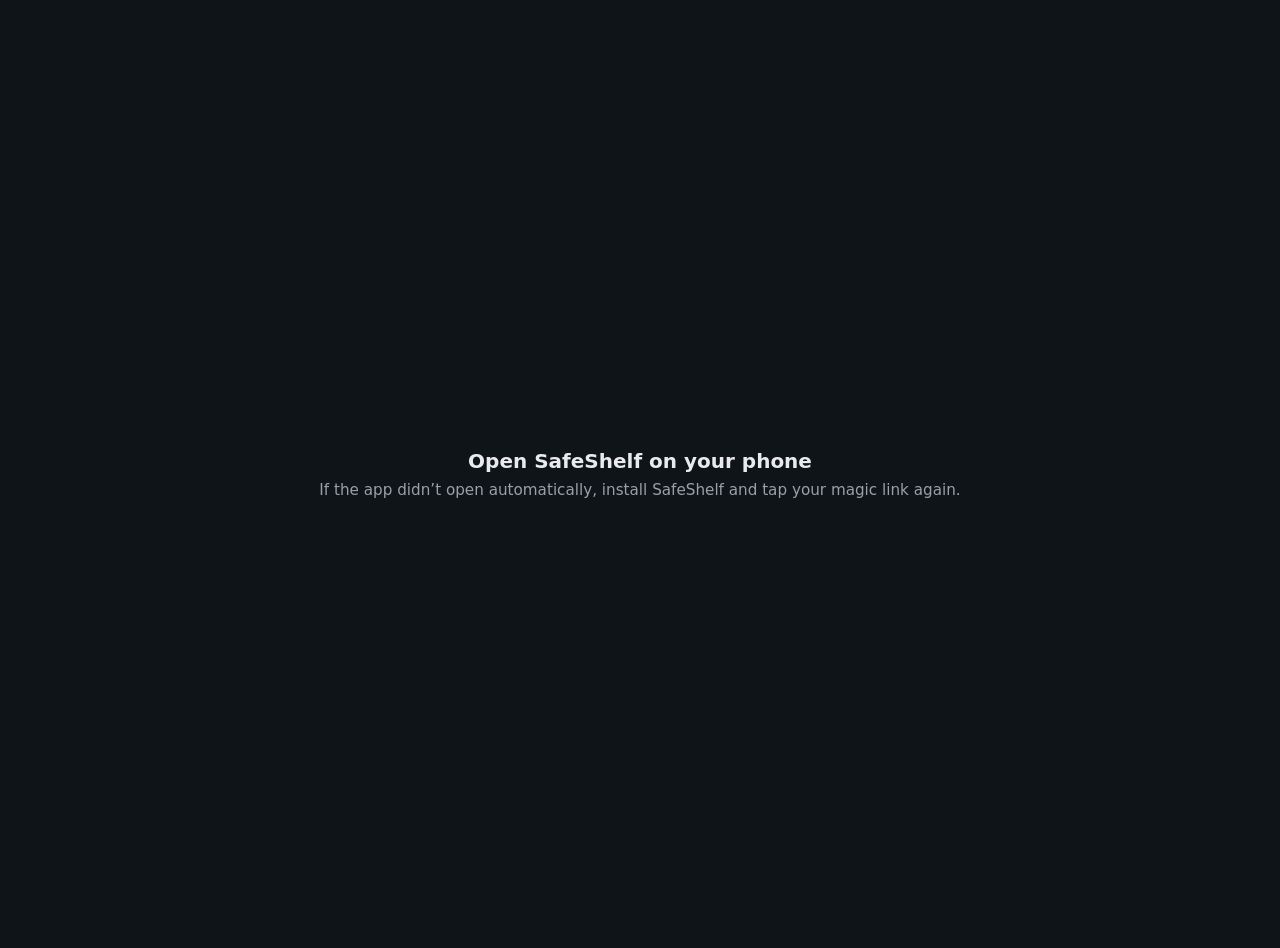
==== auth/verify/index.html @ 2a092a30 "Add Universal/App Links files and GitHub Pages site. Hosts AASA, assetlinks.json, CNAME, and auth ve" ====
<!DOCTYPE html>
<html lang="en">
<head>
  <meta charset="utf-8" />
  <meta name="viewport" content="width=device-width, initial-scale=1" />
  <title>SafeShelf — Verify</title>
  <style>
    body {
      font-family: system-ui, -apple-system, sans-serif;
      margin: 0;
      min-height: 100vh;
      display: flex;
      align-items: center;
      justify-content: center;
      background: #0f1419;
      color: #e8eaed;
      text-align: center;
      padding: 1.5rem;
    }
    h1 { font-size: 1.25rem; font-weight: 600; margin: 0 0 0.5rem; }
    p { margin: 0; color: #9aa0a6; font-size: 0.95rem; }
  </style>
</head>
<body>
  <div>
    <h1>Open SafeShelf on your phone</h1>
    <p>If the app didn’t open automatically, install SafeShelf and tap your magic link again.</p>
  </div>
</body>
</html>
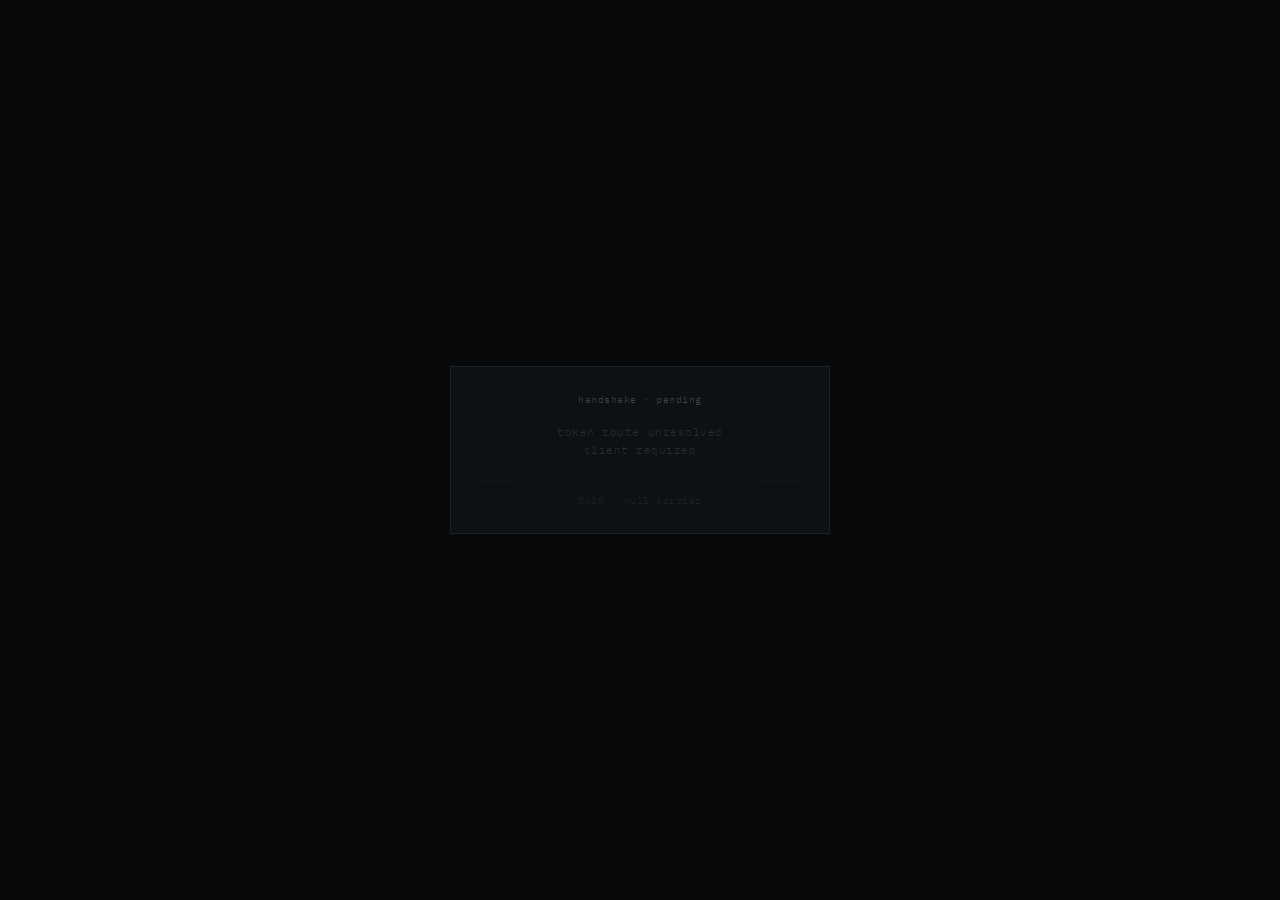
==== commit 1f59b1fb: "Replace public-facing pages with cryptic placeholder design No product or auth references on root or" ====
--- a/auth/verify/index.html
+++ b/auth/verify/index.html
@@ -1,30 +1,83 @@
 <!DOCTYPE html>
 <html lang="en">
-<head>
-  <meta charset="utf-8" />
-  <meta name="viewport" content="width=device-width, initial-scale=1" />
-  <title>SafeShelf — Verify</title>
-  <style>
-    body {
-      font-family: system-ui, -apple-system, sans-serif;
-      margin: 0;
-      min-height: 100vh;
-      display: flex;
-      align-items: center;
-      justify-content: center;
-      background: #0f1419;
-      color: #e8eaed;
-      text-align: center;
-      padding: 1.5rem;
-    }
-    h1 { font-size: 1.25rem; font-weight: 600; margin: 0 0 0.5rem; }
-    p { margin: 0; color: #9aa0a6; font-size: 0.95rem; }
-  </style>
-</head>
-<body>
-  <div>
-    <h1>Open SafeShelf on your phone</h1>
-    <p>If the app didn’t open automatically, install SafeShelf and tap your magic link again.</p>
-  </div>
-</body>
+  <head>
+    <meta charset="utf-8" />
+    <meta name="viewport" content="width=device-width, initial-scale=1" />
+    <title>∅</title>
+    <meta name="robots" content="noindex, nofollow" />
+    <style>
+      @import url('https://fonts.googleapis.com/css2?family=IBM+Plex+Mono:wght@300;400&display=swap');
+
+      :root {
+        --void: #070809;
+        --panel: #0e1114;
+        --line: #1a2128;
+        --ghost: #3d4a56;
+        --pulse: #5a7a6e;
+      }
+
+      * {
+        box-sizing: border-box;
+      }
+
+      html,
+      body {
+        margin: 0;
+        min-height: 100vh;
+        background: var(--void);
+        color: var(--ghost);
+        font-family: 'IBM Plex Mono', ui-monospace, monospace;
+        font-weight: 300;
+        font-size: 13px;
+        letter-spacing: 0.04em;
+      }
+
+      body {
+        display: grid;
+        place-items: center;
+        padding: 2rem;
+      }
+
+      .frame {
+        width: min(380px, 100%);
+        border: 1px solid var(--line);
+        background: var(--panel);
+        padding: 2rem 1.75rem;
+        text-align: center;
+      }
+
+      .sigil {
+        font-size: 10px;
+        color: var(--pulse);
+        opacity: 0.55;
+        margin-bottom: 1.25rem;
+      }
+
+      p {
+        margin: 0;
+        line-height: 1.7;
+        opacity: 0.5;
+        font-size: 11px;
+      }
+
+      .hash {
+        margin-top: 1.5rem;
+        padding-top: 1rem;
+        border-top: 1px solid var(--line);
+        font-size: 10px;
+        opacity: 0.3;
+        word-break: break-all;
+      }
+    </style>
+  </head>
+  <body>
+    <div class="frame">
+      <div class="sigil">handshake · pending</div>
+      <p>
+        token route unresolved<br />
+        client required
+      </p>
+      <div class="hash">0x00 · null carrier</div>
+    </div>
+  </body>
 </html>
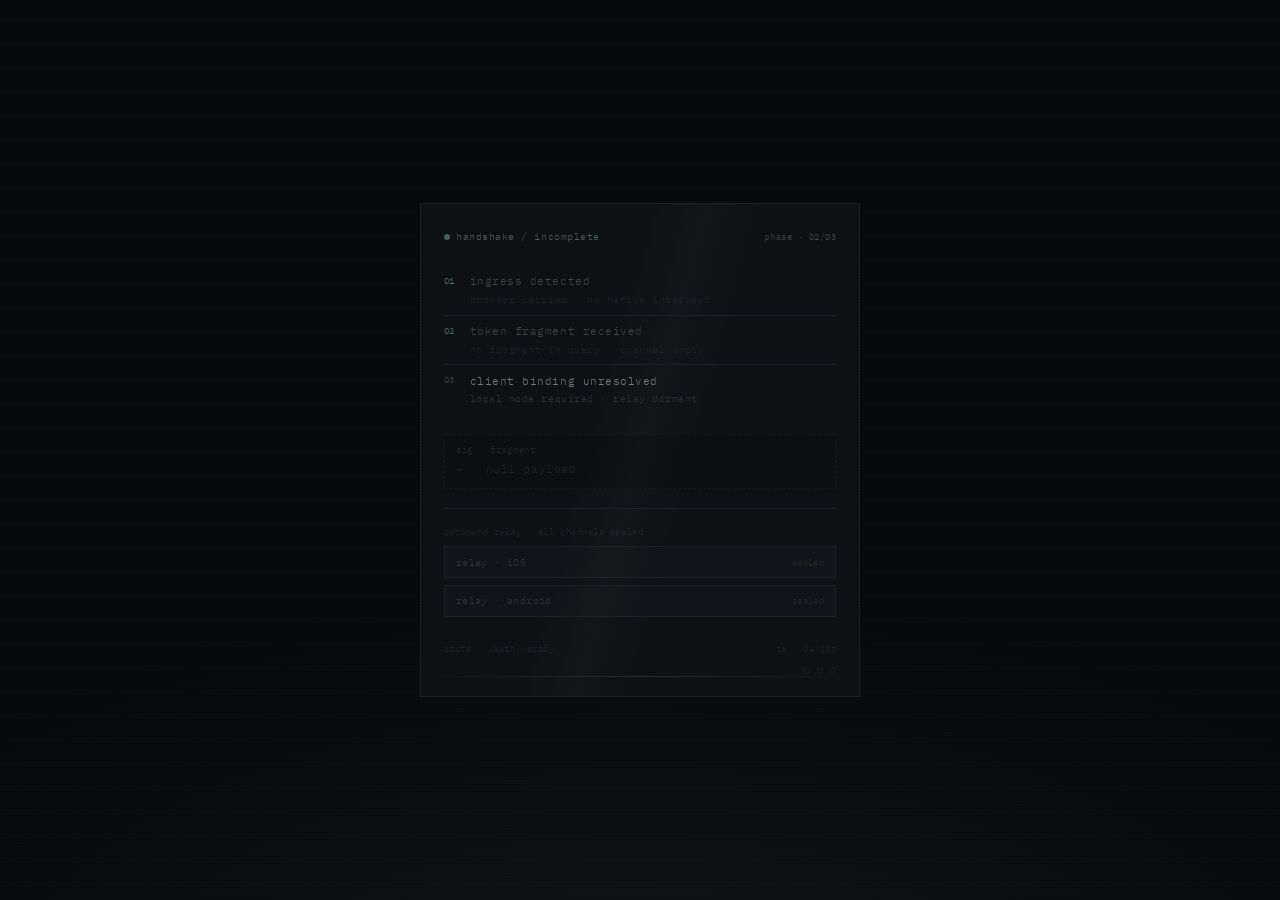
==== commit 4346ad88: "Redesign auth/verify fallback page — cryptic creative layout Co-authored-by: Cursor <cursoragent@cur" ====
--- a/auth/verify/index.html
+++ b/auth/verify/index.html
@@ -14,6 +14,9 @@
         --line: #1a2128;
         --ghost: #3d4a56;
         --pulse: #5a7a6e;
+        --flicker: #8fa89c;
+        --warn: #6a5a4a;
+        --sealed: #2a3238;
       }
 
       * {
@@ -35,49 +38,432 @@
       body {
         display: grid;
         place-items: center;
-        padding: 2rem;
+        padding: 1.5rem;
+        background-image:
+          radial-gradient(ellipse 70% 45% at 50% 110%, rgba(90, 122, 110, 0.1), transparent),
+          repeating-linear-gradient(
+            0deg,
+            transparent,
+            transparent 2px,
+            rgba(255, 255, 255, 0.012) 2px,
+            rgba(255, 255, 255, 0.012) 3px
+          );
       }
 
       .frame {
-        width: min(380px, 100%);
+        width: min(440px, 100%);
         border: 1px solid var(--line);
         background: var(--panel);
-        padding: 2rem 1.75rem;
-        text-align: center;
+        padding: 2rem 1.75rem 1.5rem;
+        position: relative;
+        overflow: hidden;
+      }
+
+      /* scan line */
+      .frame::after {
+        content: '';
+        position: absolute;
+        left: 0;
+        right: 0;
+        height: 1px;
+        background: linear-gradient(
+          90deg,
+          transparent,
+          rgba(143, 168, 156, 0.35),
+          transparent
+        );
+        pointer-events: none;
+        animation: scan 6s linear infinite;
+        opacity: 0.5;
+      }
+
+      @keyframes scan {
+        0% {
+          top: -1px;
+        }
+        100% {
+          top: 100%;
+        }
+      }
+
+      .frame::before {
+        content: '';
+        position: absolute;
+        inset: 0;
+        background: linear-gradient(
+          105deg,
+          transparent 40%,
+          rgba(143, 168, 156, 0.04) 50%,
+          transparent 60%
+        );
+        pointer-events: none;
+        animation: sweep 14s ease-in-out infinite;
+      }
+
+      @keyframes sweep {
+        0%,
+        100% {
+          transform: translateX(-100%);
+        }
+        50% {
+          transform: translateX(100%);
+        }
+      }
+
+      .header {
+        display: flex;
+        align-items: center;
+        justify-content: space-between;
+        gap: 1rem;
+        margin-bottom: 1.75rem;
+        position: relative;
+        z-index: 1;
       }
 
       .sigil {
         font-size: 10px;
         color: var(--pulse);
+        opacity: 0.75;
+        user-select: none;
+        display: flex;
+        align-items: center;
+        gap: 0.5rem;
+      }
+
+      .tick {
+        display: inline-block;
+        width: 6px;
+        height: 6px;
+        border-radius: 50%;
+        background: var(--pulse);
+        flex-shrink: 0;
+        animation: blink 3s step-end infinite;
+      }
+
+      @keyframes blink {
+        0%,
+        88% {
+          opacity: 0.15;
+          box-shadow: none;
+        }
+        89%,
+        100% {
+          opacity: 1;
+          box-shadow: 0 0 6px rgba(90, 122, 110, 0.6);
+        }
+      }
+
+      .phase {
+        font-size: 9px;
+        color: var(--flicker);
+        opacity: 0.35;
+        text-transform: lowercase;
+      }
+
+      /* handshake steps */
+      .steps {
+        position: relative;
+        z-index: 1;
+        margin-bottom: 1.5rem;
+      }
+
+      .step {
+        display: grid;
+        grid-template-columns: 1.25rem 1fr;
+        gap: 0.75rem;
+        padding: 0.55rem 0;
+        border-bottom: 1px solid var(--line);
+        align-items: start;
+      }
+
+      .step:last-child {
+        border-bottom: none;
+      }
+
+      .step-mark {
+        font-size: 9px;
+        color: var(--pulse);
+        opacity: 0.5;
+        padding-top: 0.15rem;
+        user-select: none;
+      }
+
+      .step.done .step-mark {
+        opacity: 0.9;
+      }
+
+      .step.stalled .step-mark {
+        color: var(--warn);
+        opacity: 0.7;
+        animation: stall-pulse 2.5s ease-in-out infinite;
+      }
+
+      @keyframes stall-pulse {
+        0%,
+        100% {
+          opacity: 0.45;
+        }
+        50% {
+          opacity: 0.85;
+        }
+      }
+
+      .step-body {
+        line-height: 1.55;
+      }
+
+      .step-label {
+        font-size: 11px;
+        color: var(--flicker);
         opacity: 0.55;
-        margin-bottom: 1.25rem;
-      }
-
-      p {
-        margin: 0;
-        line-height: 1.7;
+        margin-bottom: 0.15rem;
+      }
+
+      .step.done .step-label {
+        opacity: 0.35;
+      }
+
+      .step.stalled .step-label {
+        opacity: 0.75;
+        color: var(--flicker);
+      }
+
+      .step-detail {
+        font-size: 10px;
+        opacity: 0.4;
+        word-break: break-all;
+      }
+
+      .step.done .step-detail {
+        opacity: 0.25;
+      }
+
+      .step.stalled .step-detail {
+        opacity: 0.55;
+      }
+
+      /* token block */
+      .token-block {
+        margin: 0.5rem 0 1.25rem;
+        padding: 0.75rem 0.85rem;
+        border: 1px dashed var(--line);
+        background: rgba(7, 8, 9, 0.5);
+        position: relative;
+        z-index: 1;
+      }
+
+      .token-block.empty {
+        opacity: 0.45;
+      }
+
+      .token-label {
+        font-size: 9px;
+        color: var(--pulse);
         opacity: 0.5;
+        margin-bottom: 0.4rem;
+        letter-spacing: 0.08em;
+      }
+
+      .token-value {
         font-size: 11px;
-      }
-
-      .hash {
+        color: var(--flicker);
+        opacity: 0.65;
+        word-break: break-all;
+        line-height: 1.6;
+      }
+
+      .token-value.missing {
+        opacity: 0.3;
+        font-style: normal;
+      }
+
+      /* relay buttons */
+      .relay-section {
+        position: relative;
+        z-index: 1;
         margin-top: 1.5rem;
-        padding-top: 1rem;
+        padding-top: 1.25rem;
         border-top: 1px solid var(--line);
+      }
+
+      .relay-heading {
+        font-size: 9px;
+        opacity: 0.3;
+        margin-bottom: 0.75rem;
+        letter-spacing: 0.06em;
+      }
+
+      .relay-grid {
+        display: grid;
+        gap: 0.5rem;
+      }
+
+      .relay-btn {
+        display: flex;
+        align-items: center;
+        justify-content: space-between;
+        width: 100%;
+        padding: 0.65rem 0.85rem;
+        border: 1px solid var(--sealed);
+        background: rgba(42, 50, 56, 0.25);
+        color: var(--ghost);
+        font-family: inherit;
         font-size: 10px;
-        opacity: 0.3;
-        word-break: break-all;
+        font-weight: 300;
+        letter-spacing: 0.04em;
+        cursor: not-allowed;
+        opacity: 0.45;
+        text-align: left;
+        transition: none;
+      }
+
+      .relay-btn:focus-visible {
+        outline: 1px solid var(--pulse);
+        outline-offset: 2px;
+      }
+
+      .relay-btn .platform {
+        color: var(--flicker);
+        opacity: 0.5;
+      }
+
+      .relay-btn .status {
+        font-size: 9px;
+        color: var(--warn);
+        opacity: 0.6;
+      }
+
+      .footer-row {
+        display: flex;
+        justify-content: space-between;
+        gap: 1rem;
+        margin-top: 1.25rem;
+        padding-top: 0.75rem;
+        font-size: 9px;
+        opacity: 0.28;
+        position: relative;
+        z-index: 1;
+      }
+
+      .cipher {
+        color: var(--flicker);
+        opacity: 0.2;
+        font-size: 10px;
+        margin-top: 0.75rem;
+        text-align: right;
+        position: relative;
+        z-index: 1;
+        user-select: none;
+      }
+
+      @media (max-width: 380px) {
+        .frame {
+          padding: 1.5rem 1.25rem 1.25rem;
+        }
+
+        .header {
+          flex-direction: column;
+          align-items: flex-start;
+          gap: 0.35rem;
+        }
       }
     </style>
   </head>
   <body>
     <div class="frame">
-      <div class="sigil">handshake · pending</div>
-      <p>
-        token route unresolved<br />
-        client required
-      </p>
-      <div class="hash">0x00 · null carrier</div>
+      <div class="header">
+        <div class="sigil"><span class="tick" aria-hidden="true"></span>handshake / incomplete</div>
+        <span class="phase">phase · 02/03</span>
+      </div>
+
+      <div class="steps" aria-label="handshake sequence">
+        <div class="step done">
+          <span class="step-mark" aria-hidden="true">01</span>
+          <div class="step-body">
+            <div class="step-label">ingress detected</div>
+            <div class="step-detail">browser carrier · no native intercept</div>
+          </div>
+        </div>
+        <div class="step done">
+          <span class="step-mark" aria-hidden="true">02</span>
+          <div class="step-body">
+            <div class="step-label">token fragment received</div>
+            <div class="step-detail" id="token-detail">awaiting parse · · ·</div>
+          </div>
+        </div>
+        <div class="step stalled">
+          <span class="step-mark" aria-hidden="true">03</span>
+          <div class="step-body">
+            <div class="step-label">client binding unresolved</div>
+            <div class="step-detail">local node required · relay dormant</div>
+          </div>
+        </div>
+      </div>
+
+      <div class="token-block" id="token-block">
+        <div class="token-label">sig · fragment</div>
+        <div class="token-value" id="token-display">— · null payload</div>
+      </div>
+
+      <div class="relay-section">
+        <div class="relay-heading">outbound relay · all channels sealed</div>
+        <div class="relay-grid">
+          <button type="button" class="relay-btn" disabled aria-disabled="true">
+            <span class="platform">relay · iOS</span>
+            <span class="status">sealed</span>
+          </button>
+          <button type="button" class="relay-btn" disabled aria-disabled="true">
+            <span class="platform">relay · android</span>
+            <span class="status">sealed</span>
+          </button>
+        </div>
+      </div>
+
+      <div class="footer-row">
+        <span>route · /auth/verify</span>
+        <span id="ts-foot">ts · —</span>
+      </div>
+
+      <div class="cipher" aria-hidden="true">◌ ◌ ◌</div>
     </div>
+
+    <script>
+      (function () {
+        var params = new URLSearchParams(window.location.search);
+        var token = params.get('token');
+        var display = document.getElementById('token-display');
+        var detail = document.getElementById('token-detail');
+        var block = document.getElementById('token-block');
+        var tsFoot = document.getElementById('ts-foot');
+
+        function mask(value) {
+          if (!value || value.length < 8) return value || '— · null payload';
+          return value.slice(0, 4) + '·' + '··'.repeat(3) + '·' + value.slice(-4);
+        }
+
+        if (token) {
+          display.textContent = mask(token);
+          display.classList.remove('missing');
+          detail.textContent = 'length · ' + token.length + ' · checksum withheld';
+          block.classList.remove('empty');
+        } else {
+          display.textContent = '— · null payload';
+          display.classList.add('missing');
+          detail.textContent = 'no fragment in query · channel empty';
+          block.classList.add('empty');
+        }
+
+        var now = new Date();
+        var pad = function (n) {
+          return n < 10 ? '0' + n : String(n);
+        };
+        tsFoot.textContent =
+          'ts · ' +
+          pad(now.getUTCHours()) +
+          ':' +
+          pad(now.getUTCMinutes()) +
+          'z';
+      })();
+    </script>
   </body>
 </html>
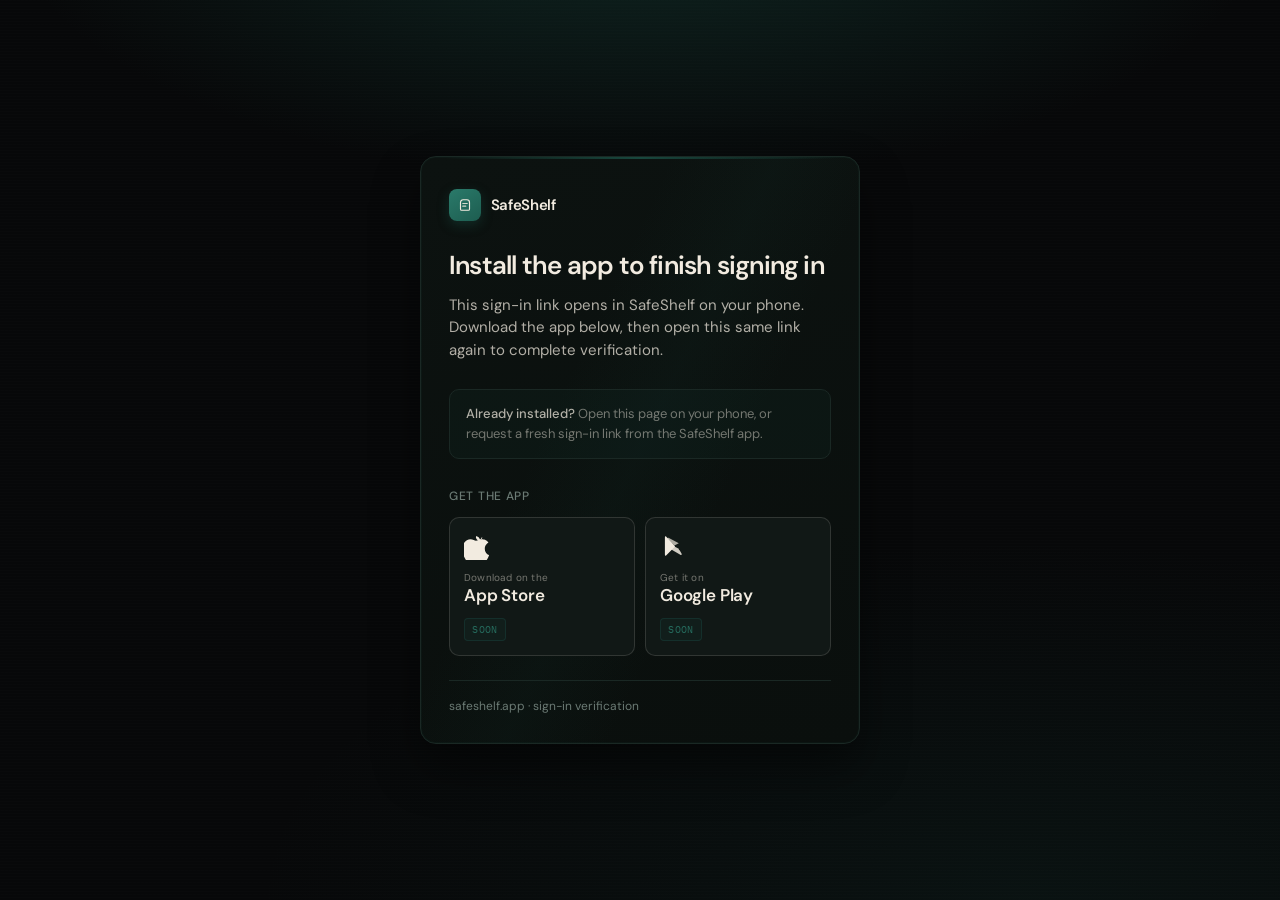
==== commit 7abbe4c2: "Redesign verify page with App Store and Play download CTAs Co-authored-by: Cursor <cursoragent@curso" ====
--- a/auth/verify/index.html
+++ b/auth/verify/index.html
@@ -3,20 +3,24 @@
   <head>
     <meta charset="utf-8" />
     <meta name="viewport" content="width=device-width, initial-scale=1" />
-    <title>∅</title>
+    <title>Sign in · SafeShelf</title>
     <meta name="robots" content="noindex, nofollow" />
     <style>
-      @import url('https://fonts.googleapis.com/css2?family=IBM+Plex+Mono:wght@300;400&display=swap');
+      @import url('https://fonts.googleapis.com/css2?family=DM+Sans:ital,opsz,wght@0,9..40,400;0,9..40,500;0,9..40,600;1,9..40,400&family=IBM+Plex+Mono:wght@400&display=swap');
 
       :root {
         --void: #070809;
-        --panel: #0e1114;
-        --line: #1a2128;
-        --ghost: #3d4a56;
-        --pulse: #5a7a6e;
-        --flicker: #8fa89c;
-        --warn: #6a5a4a;
-        --sealed: #2a3238;
+        --panel: #0c1210;
+        --line: #1a2824;
+        --forest: #1d5d50;
+        --forest-bright: #2a7a6a;
+        --forest-glow: rgba(29, 93, 80, 0.35);
+        --cream: #f2ebe0;
+        --cream-muted: rgba(242, 235, 224, 0.72);
+        --cream-dim: rgba(242, 235, 224, 0.45);
+        --ghost: #6b7a74;
+        --badge-bg: #111816;
+        --badge-border: rgba(242, 235, 224, 0.14);
       }
 
       * {
@@ -28,441 +32,460 @@
         margin: 0;
         min-height: 100vh;
         background: var(--void);
-        color: var(--ghost);
-        font-family: 'IBM Plex Mono', ui-monospace, monospace;
-        font-weight: 300;
-        font-size: 13px;
-        letter-spacing: 0.04em;
+        color: var(--cream-muted);
+        font-family: 'DM Sans', system-ui, sans-serif;
+        font-size: 16px;
+        line-height: 1.5;
+        -webkit-font-smoothing: antialiased;
       }
 
       body {
         display: grid;
         place-items: center;
-        padding: 1.5rem;
+        padding: 1.25rem;
         background-image:
-          radial-gradient(ellipse 70% 45% at 50% 110%, rgba(90, 122, 110, 0.1), transparent),
+          radial-gradient(ellipse 90% 55% at 50% -10%, var(--forest-glow), transparent 55%),
+          radial-gradient(ellipse 60% 40% at 80% 100%, rgba(29, 93, 80, 0.12), transparent),
           repeating-linear-gradient(
             0deg,
             transparent,
             transparent 2px,
-            rgba(255, 255, 255, 0.012) 2px,
-            rgba(255, 255, 255, 0.012) 3px
+            rgba(255, 255, 255, 0.008) 2px,
+            rgba(255, 255, 255, 0.008) 3px
           );
       }
 
-      .frame {
+      .card {
         width: min(440px, 100%);
         border: 1px solid var(--line);
-        background: var(--panel);
-        padding: 2rem 1.75rem 1.5rem;
+        border-radius: 16px;
+        background: linear-gradient(165deg, var(--panel) 0%, #0a0f0d 100%);
+        padding: 2rem 1.75rem 1.75rem;
         position: relative;
         overflow: hidden;
-      }
-
-      /* scan line */
-      .frame::after {
-        content: '';
-        position: absolute;
-        left: 0;
-        right: 0;
-        height: 1px;
-        background: linear-gradient(
-          90deg,
-          transparent,
-          rgba(143, 168, 156, 0.35),
-          transparent
-        );
-        pointer-events: none;
-        animation: scan 6s linear infinite;
-        opacity: 0.5;
-      }
-
-      @keyframes scan {
-        0% {
-          top: -1px;
-        }
-        100% {
-          top: 100%;
-        }
-      }
-
-      .frame::before {
+        box-shadow:
+          0 0 0 1px rgba(29, 93, 80, 0.08) inset,
+          0 24px 48px rgba(0, 0, 0, 0.45);
+      }
+
+      .card::before {
         content: '';
         position: absolute;
         inset: 0;
         background: linear-gradient(
-          105deg,
-          transparent 40%,
-          rgba(143, 168, 156, 0.04) 50%,
-          transparent 60%
+          115deg,
+          transparent 35%,
+          rgba(29, 93, 80, 0.06) 50%,
+          transparent 65%
         );
         pointer-events: none;
-        animation: sweep 14s ease-in-out infinite;
+        animation: sweep 16s ease-in-out infinite;
       }
 
       @keyframes sweep {
         0%,
         100% {
-          transform: translateX(-100%);
+          transform: translateX(-120%);
         }
         50% {
-          transform: translateX(100%);
-        }
-      }
-
-      .header {
+          transform: translateX(120%);
+        }
+      }
+
+      .card::after {
+        content: '';
+        position: absolute;
+        top: 0;
+        left: 1.5rem;
+        right: 1.5rem;
+        height: 2px;
+        border-radius: 0 0 2px 2px;
+        background: linear-gradient(90deg, transparent, var(--forest), transparent);
+        opacity: 0.7;
+      }
+
+      .brand {
         display: flex;
         align-items: center;
-        justify-content: space-between;
-        gap: 1rem;
+        gap: 0.6rem;
         margin-bottom: 1.75rem;
         position: relative;
         z-index: 1;
       }
 
-      .sigil {
-        font-size: 10px;
-        color: var(--pulse);
-        opacity: 0.75;
-        user-select: none;
+      .brand-mark {
+        width: 32px;
+        height: 32px;
+        border-radius: 8px;
+        background: linear-gradient(145deg, var(--forest-bright), var(--forest));
+        display: grid;
+        place-items: center;
+        flex-shrink: 0;
+        box-shadow: 0 4px 12px rgba(29, 93, 80, 0.35);
+      }
+
+      .brand-mark svg {
+        width: 18px;
+        height: 18px;
+      }
+
+      .brand-name {
+        font-size: 0.9375rem;
+        font-weight: 600;
+        letter-spacing: -0.02em;
+        color: var(--cream);
+      }
+
+      .content {
+        position: relative;
+        z-index: 1;
+      }
+
+      h1 {
+        margin: 0 0 0.75rem;
+        font-size: clamp(1.375rem, 4.5vw, 1.625rem);
+        font-weight: 600;
+        letter-spacing: -0.03em;
+        line-height: 1.25;
+        color: var(--cream);
+      }
+
+      .lede {
+        margin: 0 0 1.75rem;
+        font-size: 0.9375rem;
+        color: var(--cream-muted);
+        max-width: 36ch;
+      }
+
+      .steps-hint {
+        margin: 0 0 1.75rem;
+        padding: 0.875rem 1rem;
+        border-radius: 10px;
+        border: 1px solid var(--line);
+        background: rgba(29, 93, 80, 0.08);
+        font-size: 0.8125rem;
+        color: var(--cream-dim);
+        line-height: 1.55;
+      }
+
+      .steps-hint strong {
+        color: var(--cream-muted);
+        font-weight: 500;
+      }
+
+      .store-section {
+        margin-bottom: 1.5rem;
+      }
+
+      .store-label {
+        margin: 0 0 0.75rem;
+        font-size: 0.75rem;
+        font-weight: 500;
+        letter-spacing: 0.06em;
+        text-transform: uppercase;
+        color: var(--ghost);
+      }
+
+      .store-grid {
+        display: grid;
+        gap: 0.625rem;
+      }
+
+      /* Store URLs pending — swap href when App Store & Play listings go live */
+      .store-btn {
         display: flex;
         align-items: center;
-        gap: 0.5rem;
-      }
-
-      .tick {
-        display: inline-block;
-        width: 6px;
-        height: 6px;
-        border-radius: 50%;
-        background: var(--pulse);
+        gap: 0.75rem;
+        width: 100%;
+        min-height: 52px;
+        padding: 0.625rem 1rem;
+        border-radius: 10px;
+        border: 1px solid var(--badge-border);
+        background: var(--badge-bg);
+        color: var(--cream);
+        text-decoration: none;
+        transition:
+          border-color 0.2s ease,
+          background 0.2s ease,
+          transform 0.15s ease;
+      }
+
+      .store-btn:hover,
+      .store-btn:focus-visible {
+        border-color: rgba(29, 93, 80, 0.55);
+        background: #141c19;
+        transform: translateY(-1px);
+        outline: none;
+      }
+
+      .store-btn[data-store='pending'] {
+        cursor: default;
+      }
+
+      .store-btn[data-store='pending']:active {
+        transform: none;
+      }
+
+      .store-icon {
         flex-shrink: 0;
-        animation: blink 3s step-end infinite;
-      }
-
-      @keyframes blink {
-        0%,
-        88% {
-          opacity: 0.15;
-          box-shadow: none;
-        }
-        89%,
-        100% {
-          opacity: 1;
-          box-shadow: 0 0 6px rgba(90, 122, 110, 0.6);
-        }
-      }
-
-      .phase {
-        font-size: 9px;
-        color: var(--flicker);
-        opacity: 0.35;
-        text-transform: lowercase;
-      }
-
-      /* handshake steps */
-      .steps {
+        width: 28px;
+        height: 28px;
+        display: grid;
+        place-items: center;
+      }
+
+      .store-icon svg {
+        display: block;
+        width: 100%;
+        height: 100%;
+      }
+
+      .store-copy {
+        display: flex;
+        flex-direction: column;
+        align-items: flex-start;
+        gap: 0.05rem;
+        min-width: 0;
+      }
+
+      .store-kicker {
+        font-size: 0.625rem;
+        font-weight: 400;
+        letter-spacing: 0.02em;
+        color: var(--cream-dim);
+        line-height: 1.2;
+      }
+
+      .store-name {
+        font-size: 1.0625rem;
+        font-weight: 600;
+        letter-spacing: -0.01em;
+        line-height: 1.2;
+        color: var(--cream);
+      }
+
+      .store-badge {
+        margin-left: auto;
+        flex-shrink: 0;
+        font-family: 'IBM Plex Mono', ui-monospace, monospace;
+        font-size: 0.625rem;
+        letter-spacing: 0.04em;
+        text-transform: uppercase;
+        color: var(--forest-bright);
+        opacity: 0.85;
+        padding: 0.2rem 0.45rem;
+        border-radius: 4px;
+        border: 1px solid rgba(29, 93, 80, 0.35);
+        background: rgba(29, 93, 80, 0.12);
+      }
+
+      .token-panel {
+        margin-top: 1.5rem;
+        padding: 0.875rem 1rem;
+        border-radius: 10px;
+        border: 1px dashed var(--line);
+        background: rgba(7, 8, 9, 0.55);
+      }
+
+      .token-panel.hidden {
+        display: none;
+      }
+
+      .token-panel.empty {
+        opacity: 0.55;
+      }
+
+      .token-label {
+        margin: 0 0 0.35rem;
+        font-family: 'IBM Plex Mono', ui-monospace, monospace;
+        font-size: 0.6875rem;
+        letter-spacing: 0.06em;
+        text-transform: uppercase;
+        color: var(--ghost);
+      }
+
+      .token-value {
+        margin: 0;
+        font-family: 'IBM Plex Mono', ui-monospace, monospace;
+        font-size: 0.8125rem;
+        color: var(--cream-muted);
+        word-break: break-all;
+        line-height: 1.6;
+      }
+
+      .footer {
+        margin-top: 1.5rem;
+        padding-top: 1rem;
+        border-top: 1px solid var(--line);
+        font-size: 0.75rem;
+        color: var(--ghost);
         position: relative;
         z-index: 1;
-        margin-bottom: 1.5rem;
-      }
-
-      .step {
-        display: grid;
-        grid-template-columns: 1.25rem 1fr;
-        gap: 0.75rem;
-        padding: 0.55rem 0;
-        border-bottom: 1px solid var(--line);
-        align-items: start;
-      }
-
-      .step:last-child {
-        border-bottom: none;
-      }
-
-      .step-mark {
-        font-size: 9px;
-        color: var(--pulse);
-        opacity: 0.5;
-        padding-top: 0.15rem;
-        user-select: none;
-      }
-
-      .step.done .step-mark {
-        opacity: 0.9;
-      }
-
-      .step.stalled .step-mark {
-        color: var(--warn);
-        opacity: 0.7;
-        animation: stall-pulse 2.5s ease-in-out infinite;
-      }
-
-      @keyframes stall-pulse {
-        0%,
-        100% {
-          opacity: 0.45;
-        }
-        50% {
-          opacity: 0.85;
-        }
-      }
-
-      .step-body {
-        line-height: 1.55;
-      }
-
-      .step-label {
-        font-size: 11px;
-        color: var(--flicker);
-        opacity: 0.55;
-        margin-bottom: 0.15rem;
-      }
-
-      .step.done .step-label {
-        opacity: 0.35;
-      }
-
-      .step.stalled .step-label {
-        opacity: 0.75;
-        color: var(--flicker);
-      }
-
-      .step-detail {
-        font-size: 10px;
-        opacity: 0.4;
-        word-break: break-all;
-      }
-
-      .step.done .step-detail {
-        opacity: 0.25;
-      }
-
-      .step.stalled .step-detail {
-        opacity: 0.55;
-      }
-
-      /* token block */
-      .token-block {
-        margin: 0.5rem 0 1.25rem;
-        padding: 0.75rem 0.85rem;
-        border: 1px dashed var(--line);
-        background: rgba(7, 8, 9, 0.5);
-        position: relative;
-        z-index: 1;
-      }
-
-      .token-block.empty {
-        opacity: 0.45;
-      }
-
-      .token-label {
-        font-size: 9px;
-        color: var(--pulse);
-        opacity: 0.5;
-        margin-bottom: 0.4rem;
-        letter-spacing: 0.08em;
-      }
-
-      .token-value {
-        font-size: 11px;
-        color: var(--flicker);
-        opacity: 0.65;
-        word-break: break-all;
-        line-height: 1.6;
-      }
-
-      .token-value.missing {
-        opacity: 0.3;
-        font-style: normal;
-      }
-
-      /* relay buttons */
-      .relay-section {
-        position: relative;
-        z-index: 1;
-        margin-top: 1.5rem;
-        padding-top: 1.25rem;
-        border-top: 1px solid var(--line);
-      }
-
-      .relay-heading {
-        font-size: 9px;
-        opacity: 0.3;
-        margin-bottom: 0.75rem;
-        letter-spacing: 0.06em;
-      }
-
-      .relay-grid {
-        display: grid;
-        gap: 0.5rem;
-      }
-
-      .relay-btn {
-        display: flex;
-        align-items: center;
-        justify-content: space-between;
-        width: 100%;
-        padding: 0.65rem 0.85rem;
-        border: 1px solid var(--sealed);
-        background: rgba(42, 50, 56, 0.25);
-        color: var(--ghost);
-        font-family: inherit;
-        font-size: 10px;
-        font-weight: 300;
-        letter-spacing: 0.04em;
-        cursor: not-allowed;
-        opacity: 0.45;
-        text-align: left;
-        transition: none;
-      }
-
-      .relay-btn:focus-visible {
-        outline: 1px solid var(--pulse);
-        outline-offset: 2px;
-      }
-
-      .relay-btn .platform {
-        color: var(--flicker);
-        opacity: 0.5;
-      }
-
-      .relay-btn .status {
-        font-size: 9px;
-        color: var(--warn);
-        opacity: 0.6;
-      }
-
-      .footer-row {
-        display: flex;
-        justify-content: space-between;
-        gap: 1rem;
-        margin-top: 1.25rem;
-        padding-top: 0.75rem;
-        font-size: 9px;
-        opacity: 0.28;
-        position: relative;
-        z-index: 1;
-      }
-
-      .cipher {
-        color: var(--flicker);
-        opacity: 0.2;
-        font-size: 10px;
-        margin-top: 0.75rem;
-        text-align: right;
-        position: relative;
-        z-index: 1;
-        user-select: none;
-      }
-
-      @media (max-width: 380px) {
-        .frame {
-          padding: 1.5rem 1.25rem 1.25rem;
-        }
-
-        .header {
+      }
+
+      @media (min-width: 400px) {
+        .store-grid {
+          grid-template-columns: 1fr 1fr;
+        }
+
+        .store-btn {
           flex-direction: column;
           align-items: flex-start;
-          gap: 0.35rem;
+          min-height: 88px;
+          padding: 0.875rem;
+        }
+
+        .store-badge {
+          margin-left: 0;
+          margin-top: auto;
+          align-self: flex-start;
+        }
+      }
+
+      @media (max-width: 399px) {
+        .card {
+          padding: 1.5rem 1.25rem 1.375rem;
+          border-radius: 14px;
         }
       }
     </style>
   </head>
   <body>
-    <div class="frame">
-      <div class="header">
-        <div class="sigil"><span class="tick" aria-hidden="true"></span>handshake / incomplete</div>
-        <span class="phase">phase · 02/03</span>
+    <main class="card">
+      <header class="brand">
+        <div class="brand-mark" aria-hidden="true">
+          <svg viewBox="0 0 24 24" fill="none" xmlns="http://www.w3.org/2000/svg">
+            <path
+              d="M6 8.5C6 6.567 7.567 5 9.5 5h5C16.433 5 18 6.567 18 8.5v9c0 .828-.672 1.5-1.5 1.5h-9A1.5 1.5 0 0 1 6 17.5v-9Z"
+              stroke="#f2ebe0"
+              stroke-width="1.5"
+            />
+            <path
+              d="M9 10h6M9 13.5h4"
+              stroke="#f2ebe0"
+              stroke-width="1.5"
+              stroke-linecap="round"
+              opacity="0.85"
+            />
+          </svg>
+        </div>
+        <span class="brand-name">SafeShelf</span>
+      </header>
+
+      <div class="content">
+        <h1>Install the app to finish signing in</h1>
+        <p class="lede">
+          This sign-in link opens in SafeShelf on your phone. Download the app below, then open this
+          same link again to complete verification.
+        </p>
+
+        <p class="steps-hint">
+          <strong>Already installed?</strong> Open this page on your phone, or request a fresh sign-in
+          link from the SafeShelf app.
+        </p>
+
+        <section class="store-section" aria-label="Download SafeShelf">
+          <p class="store-label">Get the app</p>
+          <div class="store-grid">
+            <!-- Store URLs pending — replace href="#" with live App Store URL when iOS app ships -->
+            <a
+              class="store-btn"
+              href="#"
+              data-store="pending"
+              aria-label="Download SafeShelf on the App Store (coming soon)"
+            >
+              <span class="store-icon" aria-hidden="true">
+                <svg viewBox="0 0 28 28" fill="none" xmlns="http://www.w3.org/2000/svg">
+                  <path
+                    d="M18.2 4.8c.3 2.2-1.3 3.3-2.4 3.6-1 .3-2.2-.1-2.9-.9-.7-.8-1.2-2.1-.9-3.3 1-.1 2.2.5 2.8 1.3.6.8 1.1 1.8 1.4 2.3Z"
+                    fill="#f2ebe0"
+                  />
+                  <path
+                    d="M18.5 7.2c-2.8-.2-5.2 1.6-6.5 1.6-1.3 0-3.3-1.5-5.4-1.5-2.8 0-5.3 1.6-6.8 4.1-2.9 5-.8 12.4 2.1 16.5 1.4 2 3 4.2 5.2 4.1 2.1-.1 2.9-1.3 5.4-1.3 2.6 0 3.2 1.3 5.4 1.2 2.2-.1 3.6-2 5-4.1 1.6-2.3 2.2-4.6 2.2-4.7-.1 0-4.3-1.6-4.3-6.4 0-4.1 3.4-6 3.6-6.2-2-2.8-5-3.1-6.1-3.2Z"
+                    fill="#f2ebe0"
+                  />
+                </svg>
+              </span>
+              <span class="store-copy">
+                <span class="store-kicker">Download on the</span>
+                <span class="store-name">App Store</span>
+              </span>
+              <span class="store-badge">Soon</span>
+            </a>
+
+            <!-- Store URLs pending — replace href="#" with live Google Play URL when Android app ships -->
+            <a
+              class="store-btn"
+              href="#"
+              data-store="pending"
+              aria-label="Get SafeShelf on Google Play (coming soon)"
+            >
+              <span class="store-icon" aria-hidden="true">
+                <svg viewBox="0 0 28 28" fill="none" xmlns="http://www.w3.org/2000/svg">
+                  <path
+                    d="M5.5 4.2c-.4.3-.6.8-.6 1.4v16.8c0 .6.2 1.1.6 1.4l.1.1 9.4-9.4v-.2L5.6 4.1l-.1.1Z"
+                    fill="#f2ebe0"
+                  />
+                  <path
+                    d="M18.8 16.8 14.4 14.4l-4.4 2.4 10.3 5.9c.7.4 1.3.1 1.6-.5l-2.1-3.6-.9-.8Z"
+                    fill="#f2ebe0"
+                    opacity="0.85"
+                  />
+                  <path
+                    d="m14.4 13.6 4.4-2.4L8.5 5.8c-.6-.3-1.2 0-1.6.5l7.5 7.3Z"
+                    fill="#f2ebe0"
+                    opacity="0.7"
+                  />
+                  <path
+                    d="M14.4 14.4v-.2l-4.4-2.4-2.1 2.1 4.4 2.4 2.1-2.1Z"
+                    fill="#f2ebe0"
+                    opacity="0.55"
+                  />
+                </svg>
+              </span>
+              <span class="store-copy">
+                <span class="store-kicker">Get it on</span>
+                <span class="store-name">Google Play</span>
+              </span>
+              <span class="store-badge">Soon</span>
+            </a>
+          </div>
+        </section>
+
+        <aside class="token-panel hidden" id="token-panel" aria-live="polite">
+          <p class="token-label">Sign-in link detected</p>
+          <p class="token-value" id="token-display"></p>
+        </aside>
       </div>
 
-      <div class="steps" aria-label="handshake sequence">
-        <div class="step done">
-          <span class="step-mark" aria-hidden="true">01</span>
-          <div class="step-body">
-            <div class="step-label">ingress detected</div>
-            <div class="step-detail">browser carrier · no native intercept</div>
-          </div>
-        </div>
-        <div class="step done">
-          <span class="step-mark" aria-hidden="true">02</span>
-          <div class="step-body">
-            <div class="step-label">token fragment received</div>
-            <div class="step-detail" id="token-detail">awaiting parse · · ·</div>
-          </div>
-        </div>
-        <div class="step stalled">
-          <span class="step-mark" aria-hidden="true">03</span>
-          <div class="step-body">
-            <div class="step-label">client binding unresolved</div>
-            <div class="step-detail">local node required · relay dormant</div>
-          </div>
-        </div>
-      </div>
-
-      <div class="token-block" id="token-block">
-        <div class="token-label">sig · fragment</div>
-        <div class="token-value" id="token-display">— · null payload</div>
-      </div>
-
-      <div class="relay-section">
-        <div class="relay-heading">outbound relay · all channels sealed</div>
-        <div class="relay-grid">
-          <button type="button" class="relay-btn" disabled aria-disabled="true">
-            <span class="platform">relay · iOS</span>
-            <span class="status">sealed</span>
-          </button>
-          <button type="button" class="relay-btn" disabled aria-disabled="true">
-            <span class="platform">relay · android</span>
-            <span class="status">sealed</span>
-          </button>
-        </div>
-      </div>
-
-      <div class="footer-row">
-        <span>route · /auth/verify</span>
-        <span id="ts-foot">ts · —</span>
-      </div>
-
-      <div class="cipher" aria-hidden="true">◌ ◌ ◌</div>
-    </div>
+      <footer class="footer">safeshelf.app · sign-in verification</footer>
+    </main>
 
     <script>
       (function () {
         var params = new URLSearchParams(window.location.search);
         var token = params.get('token');
+        var panel = document.getElementById('token-panel');
         var display = document.getElementById('token-display');
-        var detail = document.getElementById('token-detail');
-        var block = document.getElementById('token-block');
-        var tsFoot = document.getElementById('ts-foot');
 
         function mask(value) {
-          if (!value || value.length < 8) return value || '— · null payload';
-          return value.slice(0, 4) + '·' + '··'.repeat(3) + '·' + value.slice(-4);
+          if (!value) return '';
+          if (value.length < 10) {
+            return value.slice(0, 2) + '···' + value.slice(-2);
+          }
+          return value.slice(0, 4) + '···' + '·'.repeat(Math.min(8, value.length - 8)) + '···' + value.slice(-4);
         }
 
         if (token) {
           display.textContent = mask(token);
-          display.classList.remove('missing');
-          detail.textContent = 'length · ' + token.length + ' · checksum withheld';
-          block.classList.remove('empty');
-        } else {
-          display.textContent = '— · null payload';
-          display.classList.add('missing');
-          detail.textContent = 'no fragment in query · channel empty';
-          block.classList.add('empty');
-        }
-
-        var now = new Date();
-        var pad = function (n) {
-          return n < 10 ? '0' + n : String(n);
-        };
-        tsFoot.textContent =
-          'ts · ' +
-          pad(now.getUTCHours()) +
-          ':' +
-          pad(now.getUTCMinutes()) +
-          'z';
+          panel.classList.remove('hidden');
+        }
+
+        document.querySelectorAll('[data-store="pending"]').forEach(function (link) {
+          link.addEventListener('click', function (event) {
+            event.preventDefault();
+          });
+        });
       })();
     </script>
   </body>
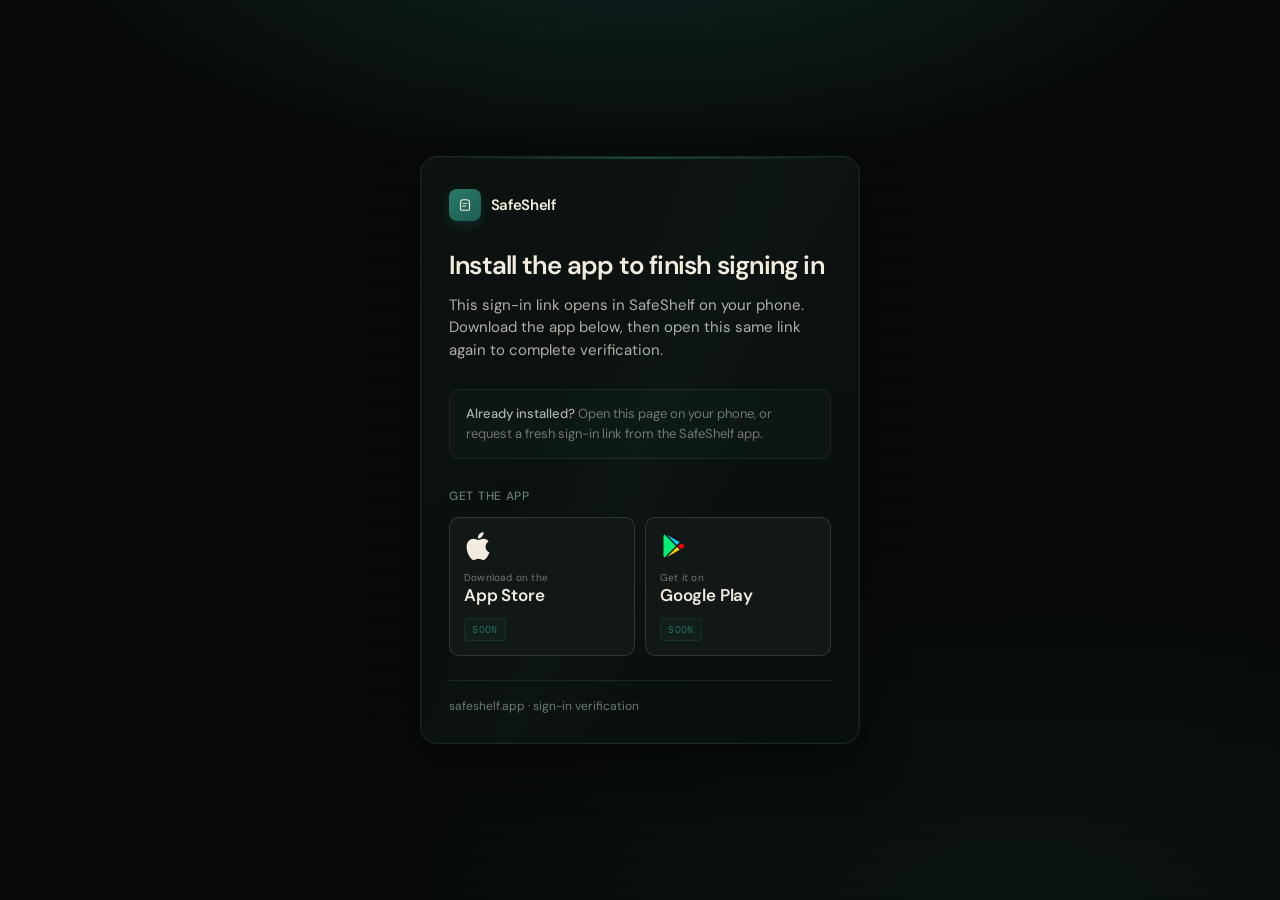
==== commit 1094470c: "Add Apple and Google icons to verify page store buttons Co-authored-by: Cursor <cursoragent@cursor.c" ====
--- a/auth/verify/index.html
+++ b/auth/verify/index.html
@@ -234,10 +234,11 @@
         place-items: center;
       }
 
-      .store-icon svg {
+      .store-icon img {
         display: block;
         width: 100%;
         height: 100%;
+        object-fit: contain;
       }
 
       .store-copy {
@@ -394,17 +395,14 @@
               data-store="pending"
               aria-label="Download SafeShelf on the App Store (coming soon)"
             >
-              <span class="store-icon" aria-hidden="true">
-                <svg viewBox="0 0 28 28" fill="none" xmlns="http://www.w3.org/2000/svg">
-                  <path
-                    d="M18.2 4.8c.3 2.2-1.3 3.3-2.4 3.6-1 .3-2.2-.1-2.9-.9-.7-.8-1.2-2.1-.9-3.3 1-.1 2.2.5 2.8 1.3.6.8 1.1 1.8 1.4 2.3Z"
-                    fill="#f2ebe0"
-                  />
-                  <path
-                    d="M18.5 7.2c-2.8-.2-5.2 1.6-6.5 1.6-1.3 0-3.3-1.5-5.4-1.5-2.8 0-5.3 1.6-6.8 4.1-2.9 5-.8 12.4 2.1 16.5 1.4 2 3 4.2 5.2 4.1 2.1-.1 2.9-1.3 5.4-1.3 2.6 0 3.2 1.3 5.4 1.2 2.2-.1 3.6-2 5-4.1 1.6-2.3 2.2-4.6 2.2-4.7-.1 0-4.3-1.6-4.3-6.4 0-4.1 3.4-6 3.6-6.2-2-2.8-5-3.1-6.1-3.2Z"
-                    fill="#f2ebe0"
-                  />
-                </svg>
+              <span class="store-icon">
+                <img
+                  src="/assets/icons/apple.svg"
+                  alt="Apple logo"
+                  width="28"
+                  height="28"
+                  decoding="async"
+                />
               </span>
               <span class="store-copy">
                 <span class="store-kicker">Download on the</span>
@@ -420,28 +418,14 @@
               data-store="pending"
               aria-label="Get SafeShelf on Google Play (coming soon)"
             >
-              <span class="store-icon" aria-hidden="true">
-                <svg viewBox="0 0 28 28" fill="none" xmlns="http://www.w3.org/2000/svg">
-                  <path
-                    d="M5.5 4.2c-.4.3-.6.8-.6 1.4v16.8c0 .6.2 1.1.6 1.4l.1.1 9.4-9.4v-.2L5.6 4.1l-.1.1Z"
-                    fill="#f2ebe0"
-                  />
-                  <path
-                    d="M18.8 16.8 14.4 14.4l-4.4 2.4 10.3 5.9c.7.4 1.3.1 1.6-.5l-2.1-3.6-.9-.8Z"
-                    fill="#f2ebe0"
-                    opacity="0.85"
-                  />
-                  <path
-                    d="m14.4 13.6 4.4-2.4L8.5 5.8c-.6-.3-1.2 0-1.6.5l7.5 7.3Z"
-                    fill="#f2ebe0"
-                    opacity="0.7"
-                  />
-                  <path
-                    d="M14.4 14.4v-.2l-4.4-2.4-2.1 2.1 4.4 2.4 2.1-2.1Z"
-                    fill="#f2ebe0"
-                    opacity="0.55"
-                  />
-                </svg>
+              <span class="store-icon">
+                <img
+                  src="/assets/icons/google-play.svg"
+                  alt="Google Play logo"
+                  width="28"
+                  height="28"
+                  decoding="async"
+                />
               </span>
               <span class="store-copy">
                 <span class="store-kicker">Get it on</span>
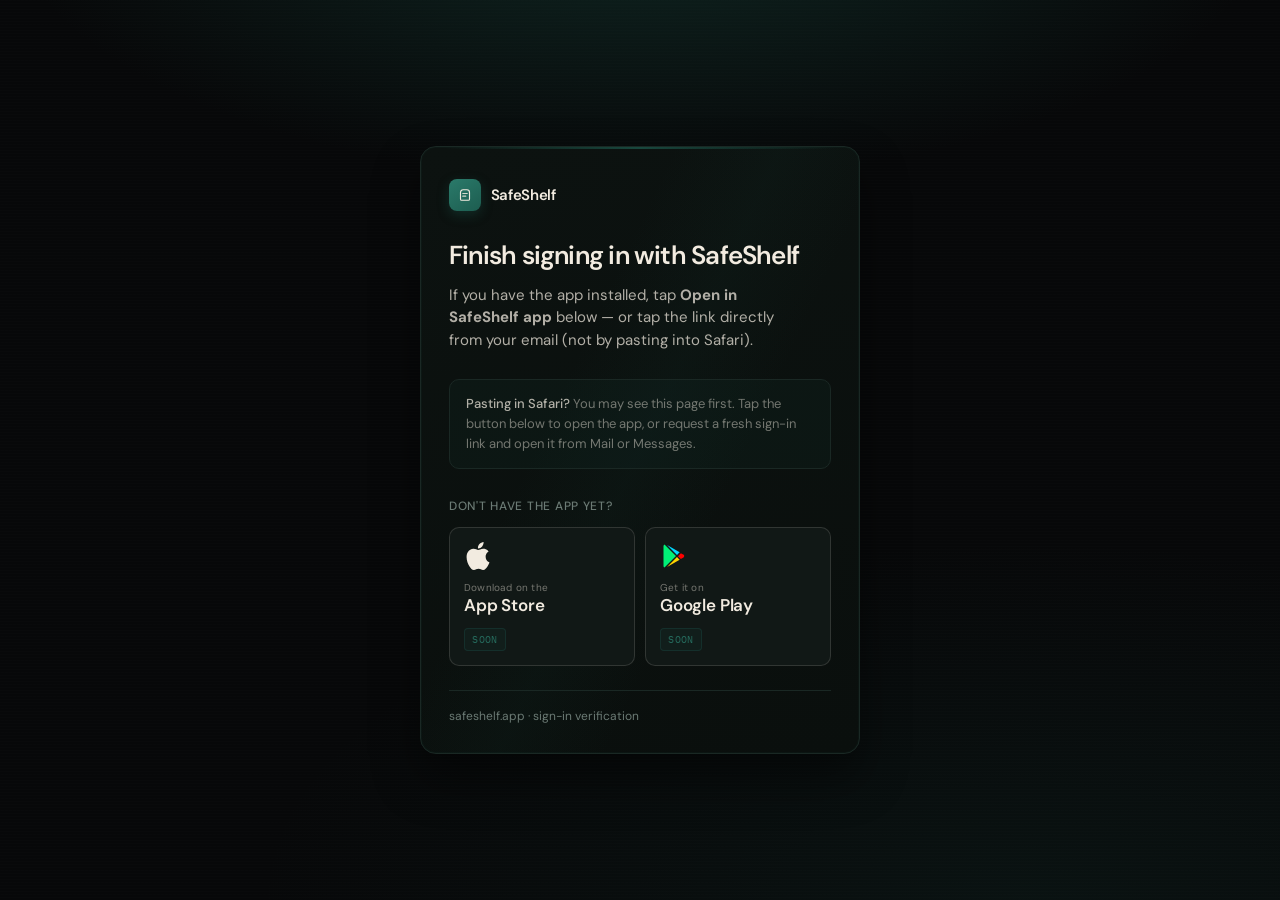
==== commit 3c72af2c: "Add custom scheme fallback to open app from verify web page Co-authored-by: Cursor <cursoragent@curs" ====
--- a/auth/verify/index.html
+++ b/auth/verify/index.html
@@ -141,6 +141,42 @@
         z-index: 1;
       }
 
+      .opening-state {
+        text-align: center;
+        padding: 1.5rem 0 0.5rem;
+      }
+
+      .opening-state.hidden {
+        display: none;
+      }
+
+      .opening-spinner {
+        width: 32px;
+        height: 32px;
+        margin: 0 auto 1rem;
+        border: 2px solid var(--line);
+        border-top-color: var(--forest-bright);
+        border-radius: 50%;
+        animation: spin 0.8s linear infinite;
+      }
+
+      @keyframes spin {
+        to {
+          transform: rotate(360deg);
+        }
+      }
+
+      .opening-text {
+        margin: 0;
+        font-size: 1rem;
+        font-weight: 500;
+        color: var(--cream);
+      }
+
+      .main-content.hidden {
+        display: none;
+      }
+
       h1 {
         margin: 0 0 0.75rem;
         font-size: clamp(1.375rem, 4.5vw, 1.625rem);
@@ -171,6 +207,59 @@
       .steps-hint strong {
         color: var(--cream-muted);
         font-weight: 500;
+      }
+
+      .open-app-section {
+        margin-bottom: 1.75rem;
+      }
+
+      .open-app-section.hidden {
+        display: none;
+      }
+
+      .open-app-btn {
+        display: flex;
+        align-items: center;
+        justify-content: center;
+        gap: 0.5rem;
+        width: 100%;
+        min-height: 52px;
+        padding: 0.875rem 1.25rem;
+        border: none;
+        border-radius: 10px;
+        background: linear-gradient(145deg, var(--forest-bright), var(--forest));
+        color: var(--cream);
+        font-family: inherit;
+        font-size: 1rem;
+        font-weight: 600;
+        letter-spacing: -0.01em;
+        text-decoration: none;
+        cursor: pointer;
+        box-shadow:
+          0 4px 16px rgba(29, 93, 80, 0.4),
+          0 0 0 1px rgba(242, 235, 224, 0.08) inset;
+        transition:
+          transform 0.15s ease,
+          box-shadow 0.2s ease;
+      }
+
+      .open-app-btn:hover,
+      .open-app-btn:focus-visible {
+        transform: translateY(-1px);
+        box-shadow:
+          0 6px 20px rgba(29, 93, 80, 0.5),
+          0 0 0 1px rgba(242, 235, 224, 0.12) inset;
+        outline: none;
+      }
+
+      .open-app-btn:active {
+        transform: translateY(0);
+      }
+
+      .open-app-btn svg {
+        flex-shrink: 0;
+        width: 20px;
+        height: 20px;
       }
 
       .store-section {
@@ -374,72 +463,94 @@
       </header>
 
       <div class="content">
-        <h1>Install the app to finish signing in</h1>
-        <p class="lede">
-          This sign-in link opens in SafeShelf on your phone. Download the app below, then open this
-          same link again to complete verification.
-        </p>
-
-        <p class="steps-hint">
-          <strong>Already installed?</strong> Open this page on your phone, or request a fresh sign-in
-          link from the SafeShelf app.
-        </p>
-
-        <section class="store-section" aria-label="Download SafeShelf">
-          <p class="store-label">Get the app</p>
-          <div class="store-grid">
-            <!-- Store URLs pending — replace href="#" with live App Store URL when iOS app ships -->
-            <a
-              class="store-btn"
-              href="#"
-              data-store="pending"
-              aria-label="Download SafeShelf on the App Store (coming soon)"
-            >
-              <span class="store-icon">
-                <img
-                  src="/assets/icons/apple.svg"
-                  alt="Apple logo"
-                  width="28"
-                  height="28"
-                  decoding="async"
+        <div class="opening-state hidden" id="opening-state" aria-live="polite">
+          <div class="opening-spinner" aria-hidden="true"></div>
+          <p class="opening-text">Opening app…</p>
+        </div>
+
+        <div class="main-content" id="main-content">
+          <h1>Finish signing in with SafeShelf</h1>
+          <p class="lede">
+            If you have the app installed, tap <strong>Open in SafeShelf app</strong> below — or tap
+            the link directly from your email (not by pasting into Safari).
+          </p>
+
+          <p class="steps-hint">
+            <strong>Pasting in Safari?</strong> You may see this page first. Tap the button below to
+            open the app, or request a fresh sign-in link and open it from Mail or Messages.
+          </p>
+
+          <section class="open-app-section hidden" id="open-app-section" aria-label="Open in app">
+            <a class="open-app-btn" id="open-app-btn" href="#">
+              <svg viewBox="0 0 24 24" fill="none" xmlns="http://www.w3.org/2000/svg" aria-hidden="true">
+                <path
+                  d="M14 3h7v7M10 14 21 3M5 10v11h11"
+                  stroke="currentColor"
+                  stroke-width="1.75"
+                  stroke-linecap="round"
+                  stroke-linejoin="round"
                 />
-              </span>
-              <span class="store-copy">
-                <span class="store-kicker">Download on the</span>
-                <span class="store-name">App Store</span>
-              </span>
-              <span class="store-badge">Soon</span>
+              </svg>
+              Open in SafeShelf app
             </a>
-
-            <!-- Store URLs pending — replace href="#" with live Google Play URL when Android app ships -->
-            <a
-              class="store-btn"
-              href="#"
-              data-store="pending"
-              aria-label="Get SafeShelf on Google Play (coming soon)"
-            >
-              <span class="store-icon">
-                <img
-                  src="/assets/icons/google-play.svg"
-                  alt="Google Play logo"
-                  width="28"
-                  height="28"
-                  decoding="async"
-                />
-              </span>
-              <span class="store-copy">
-                <span class="store-kicker">Get it on</span>
-                <span class="store-name">Google Play</span>
-              </span>
-              <span class="store-badge">Soon</span>
-            </a>
-          </div>
-        </section>
-
-        <aside class="token-panel hidden" id="token-panel" aria-live="polite">
-          <p class="token-label">Sign-in link detected</p>
-          <p class="token-value" id="token-display"></p>
-        </aside>
+          </section>
+
+          <section class="store-section" aria-label="Download SafeShelf">
+            <p class="store-label">Don't have the app yet?</p>
+            <div class="store-grid">
+              <!-- Store URLs pending — replace href="#" with live App Store URL when iOS app ships -->
+              <a
+                class="store-btn"
+                href="#"
+                data-store="pending"
+                aria-label="Download SafeShelf on the App Store (coming soon)"
+              >
+                <span class="store-icon">
+                  <img
+                    src="/assets/icons/apple.svg"
+                    alt="Apple logo"
+                    width="28"
+                    height="28"
+                    decoding="async"
+                  />
+                </span>
+                <span class="store-copy">
+                  <span class="store-kicker">Download on the</span>
+                  <span class="store-name">App Store</span>
+                </span>
+                <span class="store-badge">Soon</span>
+              </a>
+
+              <!-- Store URLs pending — replace href="#" with live Google Play URL when Android app ships -->
+              <a
+                class="store-btn"
+                href="#"
+                data-store="pending"
+                aria-label="Get SafeShelf on Google Play (coming soon)"
+              >
+                <span class="store-icon">
+                  <img
+                    src="/assets/icons/google-play.svg"
+                    alt="Google Play logo"
+                    width="28"
+                    height="28"
+                    decoding="async"
+                  />
+                </span>
+                <span class="store-copy">
+                  <span class="store-kicker">Get it on</span>
+                  <span class="store-name">Google Play</span>
+                </span>
+                <span class="store-badge">Soon</span>
+              </a>
+            </div>
+          </section>
+
+          <aside class="token-panel hidden" id="token-panel" aria-live="polite">
+            <p class="token-label">Sign-in link detected</p>
+            <p class="token-value" id="token-display"></p>
+          </aside>
+        </div>
       </div>
 
       <footer class="footer">safeshelf.app · sign-in verification</footer>
@@ -449,20 +560,81 @@
       (function () {
         var params = new URLSearchParams(window.location.search);
         var token = params.get('token');
+        var barcode = params.get('barcode');
         var panel = document.getElementById('token-panel');
         var display = document.getElementById('token-display');
+        var openAppSection = document.getElementById('open-app-section');
+        var openAppBtn = document.getElementById('open-app-btn');
+        var openingState = document.getElementById('opening-state');
+        var mainContent = document.getElementById('main-content');
 
         function mask(value) {
           if (!value) return '';
           if (value.length < 10) {
             return value.slice(0, 2) + '···' + value.slice(-2);
           }
-          return value.slice(0, 4) + '···' + '·'.repeat(Math.min(8, value.length - 8)) + '···' + value.slice(-4);
-        }
+          return (
+            value.slice(0, 4) +
+            '···' +
+            '·'.repeat(Math.min(8, value.length - 8)) +
+            '···' +
+            value.slice(-4)
+          );
+        }
+
+        function isMobile() {
+          return /iPhone|iPad|iPod|Android/i.test(navigator.userAgent);
+        }
+
+        function buildAppUrl() {
+          if (!token) return null;
+          var url = 'safeshelf://auth/verify?token=' + encodeURIComponent(token);
+          if (barcode) {
+            url += '&barcode=' + encodeURIComponent(barcode);
+          }
+          return url;
+        }
+
+        function openInApp(appUrl) {
+          var isIOS = /iPhone|iPad|iPod/i.test(navigator.userAgent);
+
+          if (isIOS) {
+            var iframe = document.createElement('iframe');
+            iframe.style.display = 'none';
+            iframe.src = appUrl;
+            document.body.appendChild(iframe);
+            setTimeout(function () {
+              document.body.removeChild(iframe);
+            }, 2000);
+          }
+
+          window.location.href = appUrl;
+        }
+
+        function revealMainContent() {
+          openingState.classList.add('hidden');
+          mainContent.classList.remove('hidden');
+        }
+
+        var appUrl = buildAppUrl();
 
         if (token) {
           display.textContent = mask(token);
           panel.classList.remove('hidden');
+          openAppSection.classList.remove('hidden');
+          openAppBtn.href = appUrl;
+
+          openAppBtn.addEventListener('click', function (event) {
+            event.preventDefault();
+            openInApp(appUrl);
+          });
+
+          if (isMobile()) {
+            openingState.classList.remove('hidden');
+            mainContent.classList.add('hidden');
+            openInApp(appUrl);
+            setTimeout(revealMainContent, 2000);
+          }
         }
 
         document.querySelectorAll('[data-store="pending"]').forEach(function (link) {
